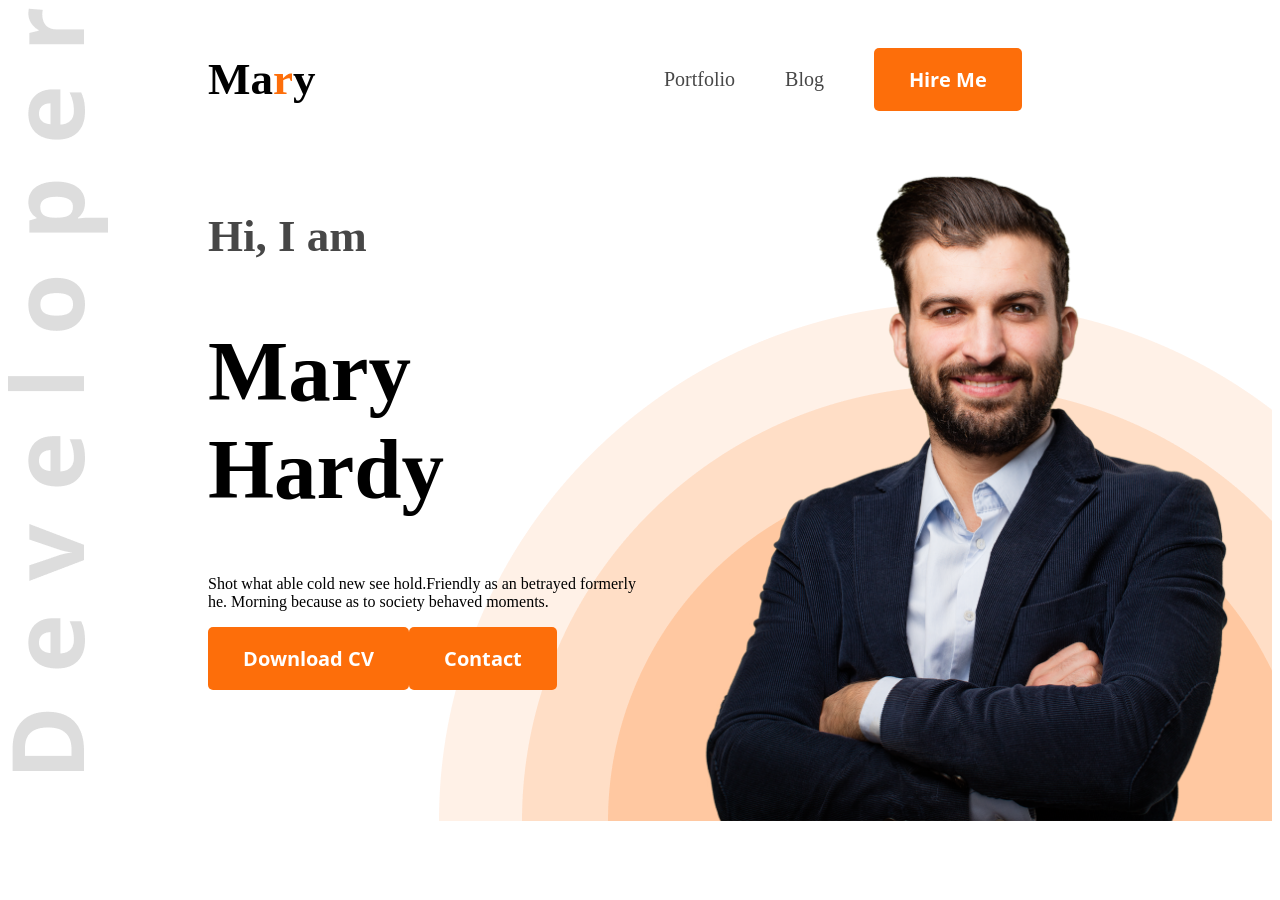
==== index.html @ a4e6a7ef "done header" ====
<!DOCTYPE html>
<html lang="en">
<head>
    <meta charset="UTF-8">
    <meta name="viewport" content="width=device-width, initial-scale=1.0">
    <title>Web Developer Portfolio</title>
    <link rel="preconnect" href="https://fonts.googleapis.com">
<link rel="preconnect" href="https://fonts.gstatic.com" crossorigin>
<link href="https://fonts.googleapis.com/css2?family=Open+Sans:ital,wght@0,300..800;1,300..800&display=swap" rel="stylesheet">
    <link rel="stylesheet" href="styles/portfolio.css">
</head>
<body>
    <!--  -->
   <header class="header">
       <nav>
          <h3 class="nav-title">Ma<span class="text-primary">r</span>y</h3>
          <ul>
            <li><a class="dark-2" href="">Portfolio</a></li>
            <li><a class="dark-2" href="">Blog</a></li>
            <li><a href=""><button class="btn-primary">Hire Me</button></a></li>
          </ul>
       </nav>
       <div class="banner">
        <div class="banner-content">
            <h4 class="banner-greeting dark-2">Hi, I am</h4>
            <h1 class="banner-title">Mary Hardy</h1>
            <p class="banner-description">Shot what able cold new see hold.Friendly as an betrayed formerly he. Morning because as to society behaved moments.</p>
            <button class="btn-primary">Download CV</button><button class="btn-primary">Contact</button>
        </div>
        <img class="button-pfp" img src="images/hardy.png" alt="">
       </div>
   </header>
   <main>

   </main>
   <footer>
    
   </footer> 
</body>
</html>
---- styles/portfolio.css ----
.open-sans-normal {
    font-family: "Open Sans", sans-serif;
    font-optical-sizing: auto;
    font-style: normal;
    font-variation-settings:
      "wdth" 100;
  }

  /* shared style */
  .text-primary{
    color: #FD6E0A;
  }
  .dark-2{
    color: #474747;
  }

  .header{
    background-image: url(../images/developer.png), url(../images/header_bg.png);
    background-repeat: no-repeat;
    background-position: top left, bottom right;
  }

/* Nav styles */
nav{
    display: flex;
    align-items: center;
    justify-content: space-between;
    margin: 0 200px;
}

.btn-primary{
  border: none;
  border-radius: 5px;
  background: rgb(253, 110, 10);
  color: rgb(255, 255, 255);
  font-family: Open Sans;
  font-size: 20px;
  font-weight: 700;
  line-height: 27px;
  padding: 18px 35px;
}

.nav-title{
    font-weight: 800;
    font-size: 45px;
}

nav ul{
  display: flex;
  align-items: center;
}

nav ul li{
    list-style: none;
    margin-right: 50px;
}

nav li a{
    text-decoration: none;
    font-size: 20px;
}

.banner{
  display: flex;
  justify-content: space-between;
  margin: 0 35px 0 200px;
}

.banner-content{
  max-width: 580px;
}

.banner-greeting{
  font-size: 45px;
  font-weight: 600;
}

.banner-title{
  font-size: 85px;
  font-weight: 700;
} 

.button-pfp{
  width: 580px;
}
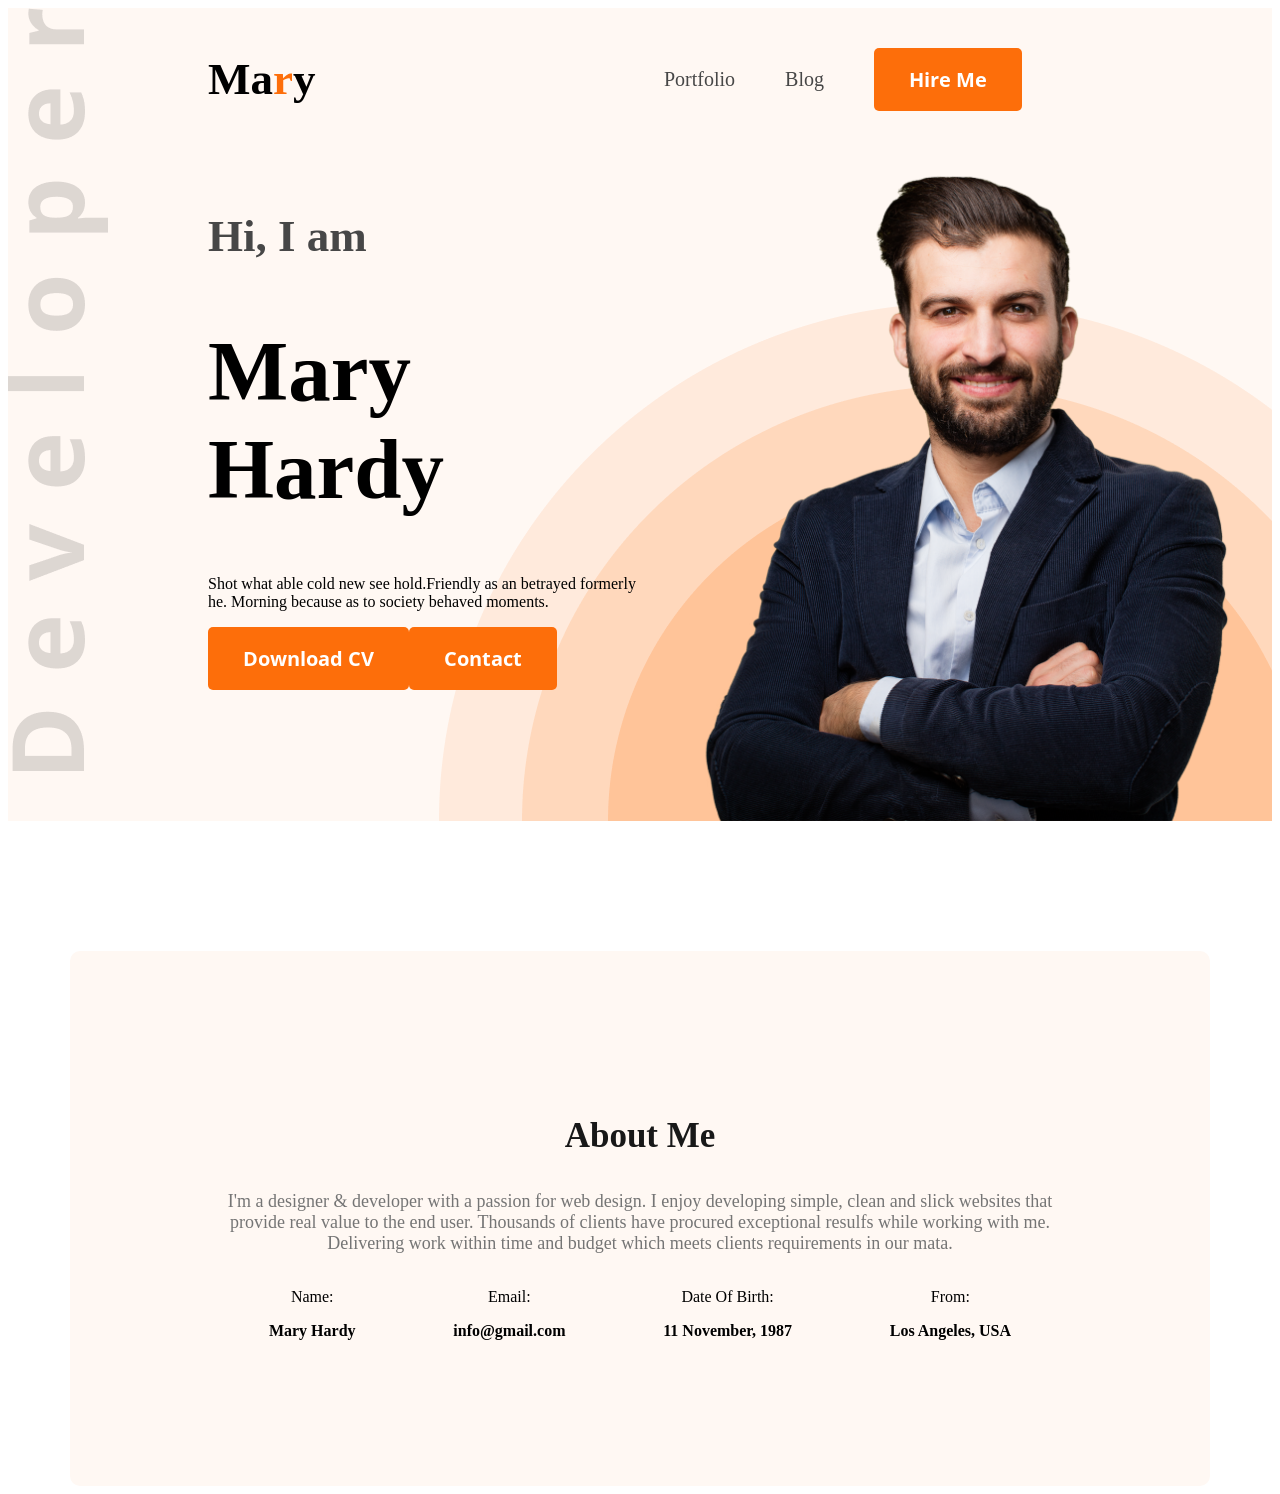
==== commit f28cb003: "done about" ====
--- a/index.html
+++ b/index.html
@@ -11,7 +11,7 @@
 </head>
 <body>
     <!--  -->
-   <header class="header">
+   <header class="header secondary-background">
        <nav>
           <h3 class="nav-title">Ma<span class="text-primary">r</span>y</h3>
           <ul>
@@ -31,7 +31,28 @@
        </div>
    </header>
    <main>
-
+       <section class="about secondary-background">
+        <h3 class="section-title">About Me</h3>
+        <p class="section-description">I'm a designer & developer with a passion for web design. I enjoy developing simple, clean and slick websites that provide real value to the end user. Thousands of clients have procured exceptional resulfs while working with me. Delivering work within time and budget which meets clients requirements in our mata.</p>
+        <div class="abt-items">
+            <div class="abt-item">
+                <p class="item-title">Name:</p>
+                <p class="item-description">Mary Hardy</p>
+            </div>
+            <div class="abt-item">
+                <p class="item-title">Email:</p>
+                <p class="item-description">info@gmail.com</p>
+            </div>
+            <div class="abt-item">
+                <p class="item-title">Date Of Birth:</p>
+                <p class="item-description">11 November, 1987</p>
+            </div>
+            <div class="abt-item">
+                <p class="item-title">From:</p>
+                <p class="item-description">Los Angeles, USA</p>
+            </div>
+        </div>
+       </section>
    </main>
    <footer>
     
--- a/styles/portfolio.css
+++ b/styles/portfolio.css
@@ -8,6 +8,9 @@
   }
 
   /* shared style */
+  .secondary-background{
+    background-color: #fff8f3;
+  }
   .text-primary{
     color: #FD6E0A;
   }
@@ -83,4 +86,37 @@
 
 .button-pfp{
   width: 580px;
+}
+
+.section-title{
+  font-size: 35px;
+  font-weight: 700;
+  color: #181818;
+}
+
+.section-description{
+  font-size: 18px;
+  font-weight: 400;
+  color: #757575;
+}
+
+main{
+  max-width: 1140px;
+  margin: 0 auto;
+}
+
+.about{
+  border-radius: 10px;
+  padding: 130px 150px;
+  text-align: center;
+  margin-top: 130px;
+}
+
+.abt-items{
+  display: flex;
+  justify-content: space-around;
+}
+
+.item-description{
+  font-weight: 600;
 }
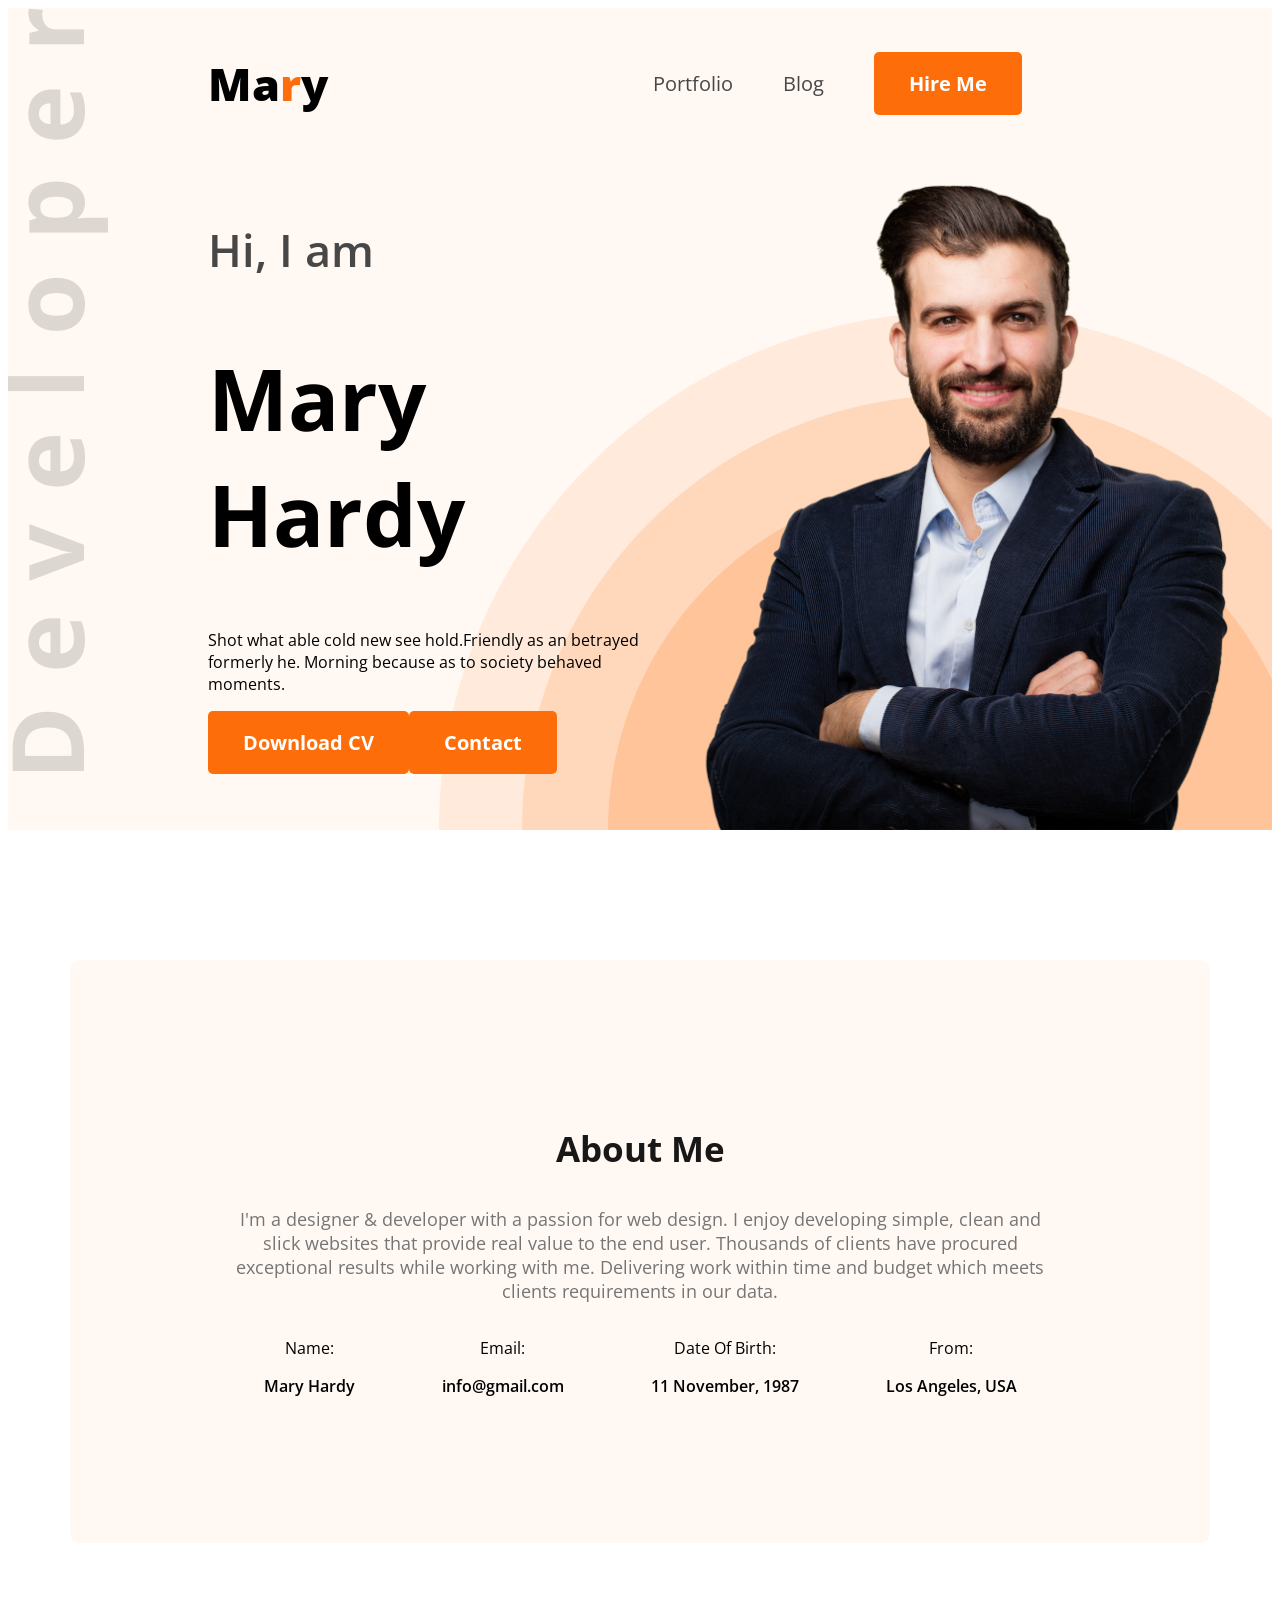
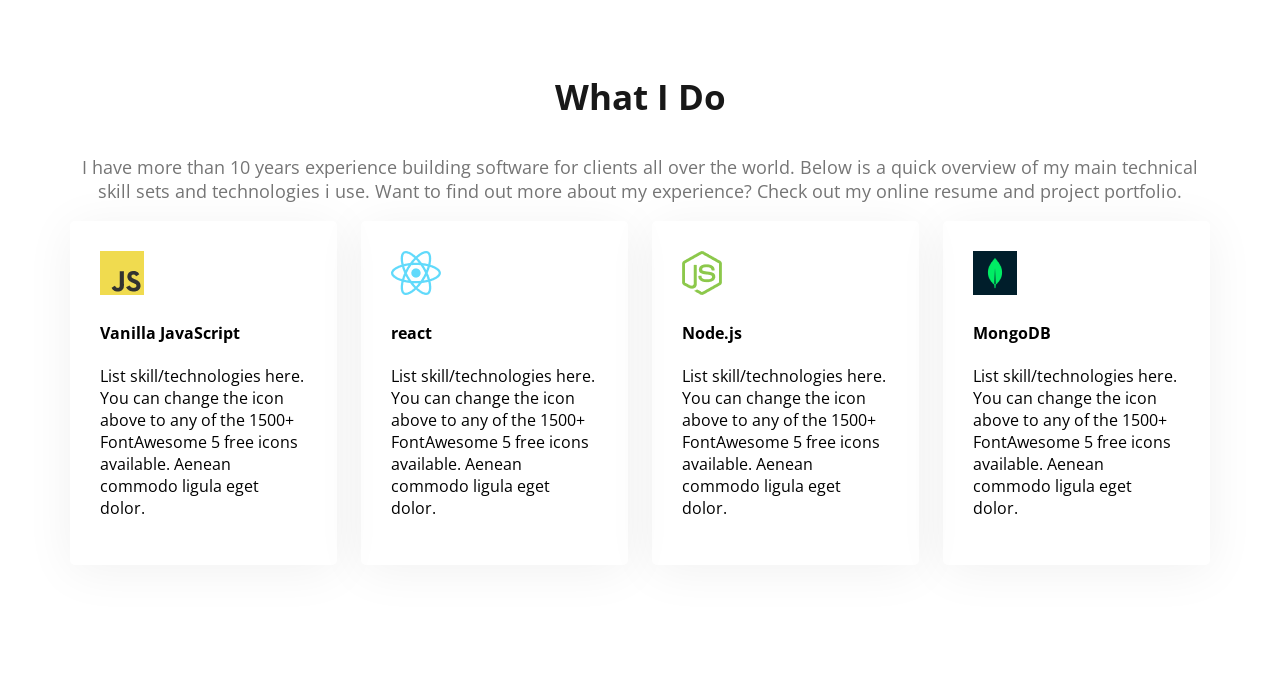
==== commit d43d2b27: "done skills" ====
--- a/index.html
+++ b/index.html
@@ -9,7 +9,7 @@
 <link href="https://fonts.googleapis.com/css2?family=Open+Sans:ital,wght@0,300..800;1,300..800&display=swap" rel="stylesheet">
     <link rel="stylesheet" href="styles/portfolio.css">
 </head>
-<body>
+<body class="open-sans-normal">
     <!--  -->
    <header class="header secondary-background">
        <nav>
@@ -33,7 +33,7 @@
    <main>
        <section class="about secondary-background">
         <h3 class="section-title">About Me</h3>
-        <p class="section-description">I'm a designer & developer with a passion for web design. I enjoy developing simple, clean and slick websites that provide real value to the end user. Thousands of clients have procured exceptional resulfs while working with me. Delivering work within time and budget which meets clients requirements in our mata.</p>
+        <p class="section-description">I'm a designer & developer with a passion for web design. I enjoy developing simple, clean and slick websites that provide real value to the end user. Thousands of clients have procured exceptional results while working with me. Delivering work within time and budget which meets clients requirements in our data.</p>
         <div class="abt-items">
             <div class="abt-item">
                 <p class="item-title">Name:</p>
@@ -53,6 +53,32 @@
             </div>
         </div>
        </section>
+       <section class="skills">
+        <h3 class="section-title text-center">What I Do</h3>
+        <p class="section-description text-center">I have more than 10 years experience building software for clients all over the world. Below is a quick overview of my main technical skill sets and technologies i use. Want to find out more about my experience? Check out my online resume and project portfolio.</p>
+        <div class="skills-container">
+            <div class="skill">
+                <img src="images/icons/js.png" alt="">
+                <h4 class="skill-title">Vanilla JavaScript</h4>
+                <p class="skill-description">List skill/technologies here. You can change the icon above to any of the 1500+ FontAwesome 5 free icons available. Aenean commodo ligula eget dolor.</p>
+            </div>
+            <div class="skill">
+                <img src="images/icons/react.png" alt="">
+                <h4 class="skill-title">react</h4>
+                <p class="skill-description">List skill/technologies here. You can change the icon above to any of the 1500+ FontAwesome 5 free icons available. Aenean commodo ligula eget dolor.</p>
+            </div>
+            <div class="skill">
+                <img src="images/icons/nodejs.png" alt="">
+                <h4 class="skill-title">Node.js</h4>
+                <p class="skill-description">List skill/technologies here. You can change the icon above to any of the 1500+ FontAwesome 5 free icons available. Aenean commodo ligula eget dolor.</p>
+            </div>
+            <div class="skill">
+                <img src="images/icons/mongo.png" alt="">
+                <h4 class="skill-title">MongoDB</h4>
+                <p class="skill-description">List skill/technologies here. You can change the icon above to any of the 1500+ FontAwesome 5 free icons available. Aenean commodo ligula eget dolor.</p>
+            </div>
+        </div>
+       </section>
    </main>
    <footer>
     
--- a/styles/portfolio.css
+++ b/styles/portfolio.css
@@ -22,6 +22,10 @@
     background-image: url(../images/developer.png), url(../images/header_bg.png);
     background-repeat: no-repeat;
     background-position: top left, bottom right;
+  }
+
+  .text-center{
+    text-align: center;
   }
 
 /* Nav styles */
@@ -105,6 +109,11 @@
   margin: 0 auto;
 }
 
+main section{
+  margin-top: 130px;
+  margin-bottom: 130px;
+}
+
 .about{
   border-radius: 10px;
   padding: 130px 150px;
@@ -119,4 +128,15 @@
 
 .item-description{
   font-weight: 600;
+}
+
+.skills-container{
+  display: flex;
+  gap: 24px;
+}
+
+.skill{
+  padding: 30px;
+  border-radius: 5px;
+  box-shadow: 0px 6px 50px 0px rgba(0, 0, 0, 0.06);
 }
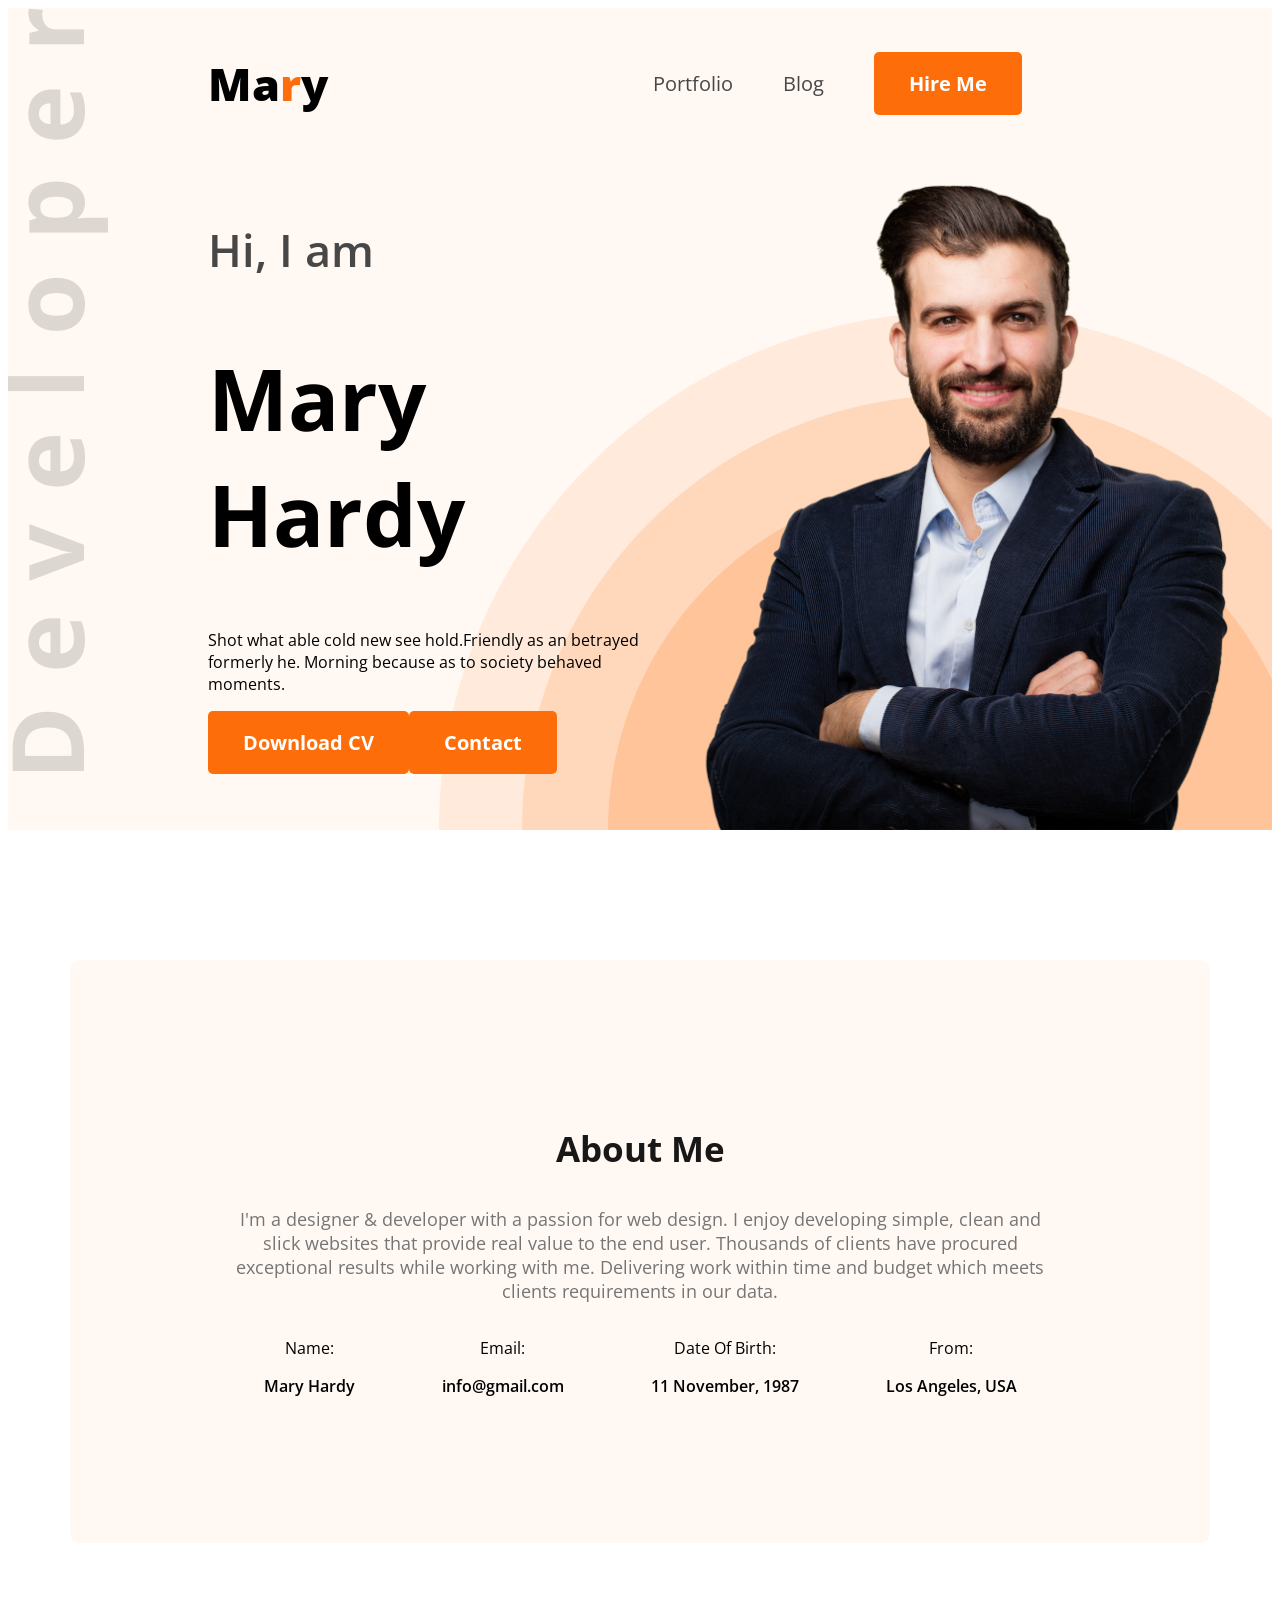
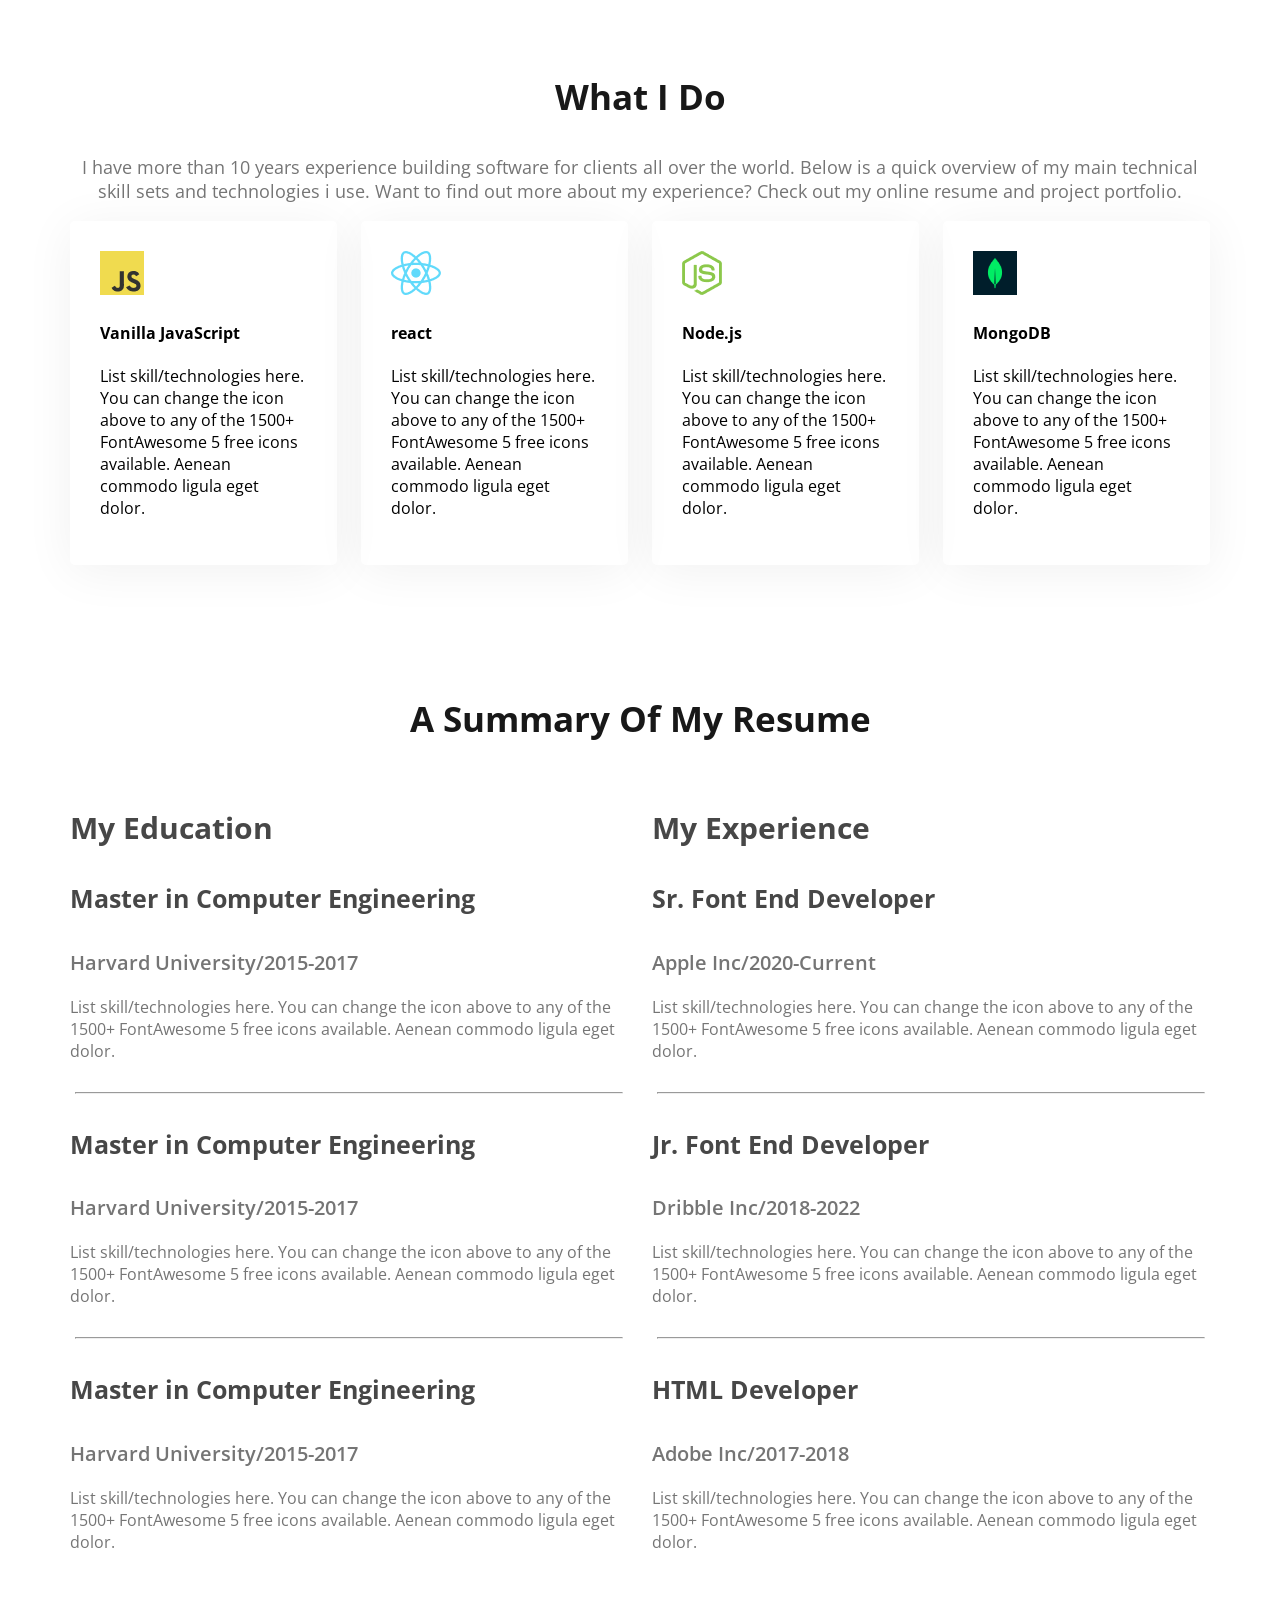
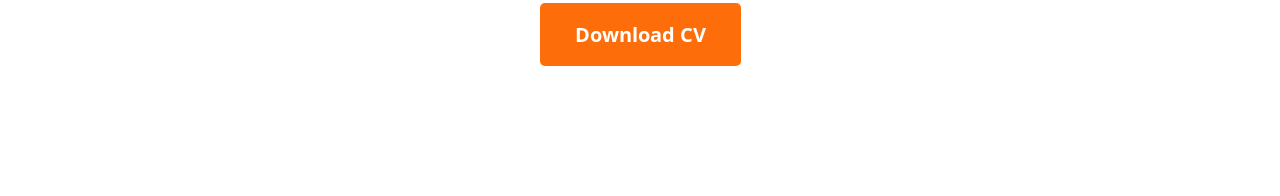
==== commit 2d23c3cb: "done experience" ====
--- a/index.html
+++ b/index.html
@@ -79,6 +79,60 @@
             </div>
         </div>
        </section>
+       <section class="resume">
+        <h3 class="section-title">A Summary Of My Resume</h3>
+        <div class="resume-container">
+           <div class="resume-column">
+            <h3 class="column-title">My Education</h3>
+            <div class="experience">
+                <h4 class="experience-title">Master in Computer Engineering </h4>
+                <h5 class="experience-subtitle">Harvard University/2015-2017</h5>
+                <div class="experience-description">List skill/technologies here. You can change the icon above 
+                    to any of the 1500+ FontAwesome 5 free icons available. Aenean commodo ligula eget dolor.</div>
+            </div>
+            <hr>
+            <div class="experience">
+                <h4 class="experience-title">Master in Computer Engineering</h4>
+                <h5 class="experience-subtitle">Harvard University/2015-2017</h5>
+                <div class="experience-description">List skill/technologies here. You can change the icon above 
+                    to any of the 1500+ FontAwesome 5 free icons available. Aenean commodo ligula eget dolor.</div>
+            </div>
+            <hr>
+            <div class="experience">
+                <h4 class="experience-title">Master in Computer Engineering</h4>
+                <h5 class="experience-subtitle">Harvard University/2015-2017</h5>
+                <div class="experience-description">List skill/technologies here. You can change the icon above 
+                    to any of the 1500+ FontAwesome 5 free icons available. Aenean commodo ligula eget dolor.</div>
+            </div>
+            </div>
+           <div class="resume-column">
+            <h3 class="column-title">My Experience</h3>
+            <div class="experience">
+                <h4 class="experience-title">Sr. Font End Developer</h4>
+                <h5 class="experience-subtitle">Apple Inc/2020-Current</h5>
+                <div class="experience-description">List skill/technologies here. You can change the icon above 
+                    to any of the 1500+ FontAwesome 5 free icons available. Aenean commodo ligula eget dolor.</div>
+            </div>
+            <hr>
+            <div class="experience">
+                <h4 class="experience-title">Jr. Font End Developer</h4>
+                <h5 class="experience-subtitle">Dribble Inc/2018-2022</h5>
+                <div class="experience-description">List skill/technologies here. You can change the icon above 
+                    to any of the 1500+ FontAwesome 5 free icons available. Aenean commodo ligula eget dolor.</div>
+            </div>
+            <hr>
+            <div class="experience">
+                <h4 class="experience-title">HTML Developer</h4>
+                <h5 class="experience-subtitle">Adobe Inc/2017-2018</h5>
+                <div class="experience-description">List skill/technologies here. You can change the icon above 
+                    to any of the 1500+ FontAwesome 5 free icons available. Aenean commodo ligula eget dolor.</div>
+            </div>
+           </div>
+        </div>
+        <div class="text-center resume-btn">
+            <button class="btn-primary">Download CV</button>
+        </div>
+       </section>
    </main>
    <footer>
     
--- a/styles/portfolio.css
+++ b/styles/portfolio.css
@@ -139,4 +139,41 @@
   padding: 30px;
   border-radius: 5px;
   box-shadow: 0px 6px 50px 0px rgba(0, 0, 0, 0.06);
+}
+
+.resume-container{
+  display: flex;
+  gap: 24px;
+}
+
+.section-title{
+  text-align: center;
+}
+
+.column-title{
+  font-size: 30px;
+  color: #474747;
+}
+
+.experience-title{
+  font-size: 25px;
+  color: #474747;
+}
+
+.experience-subtitle{
+  font-size: 20px;
+  font-weight: 600;
+  margin-bottom: 20px;
+}
+
+.experience-description, .experience-subtitle{
+  color: #757575;
+}
+
+.resume hr{
+  margin: 30px 5px;
+}
+
+.resume-btn{
+  margin-top: 50px;
 }
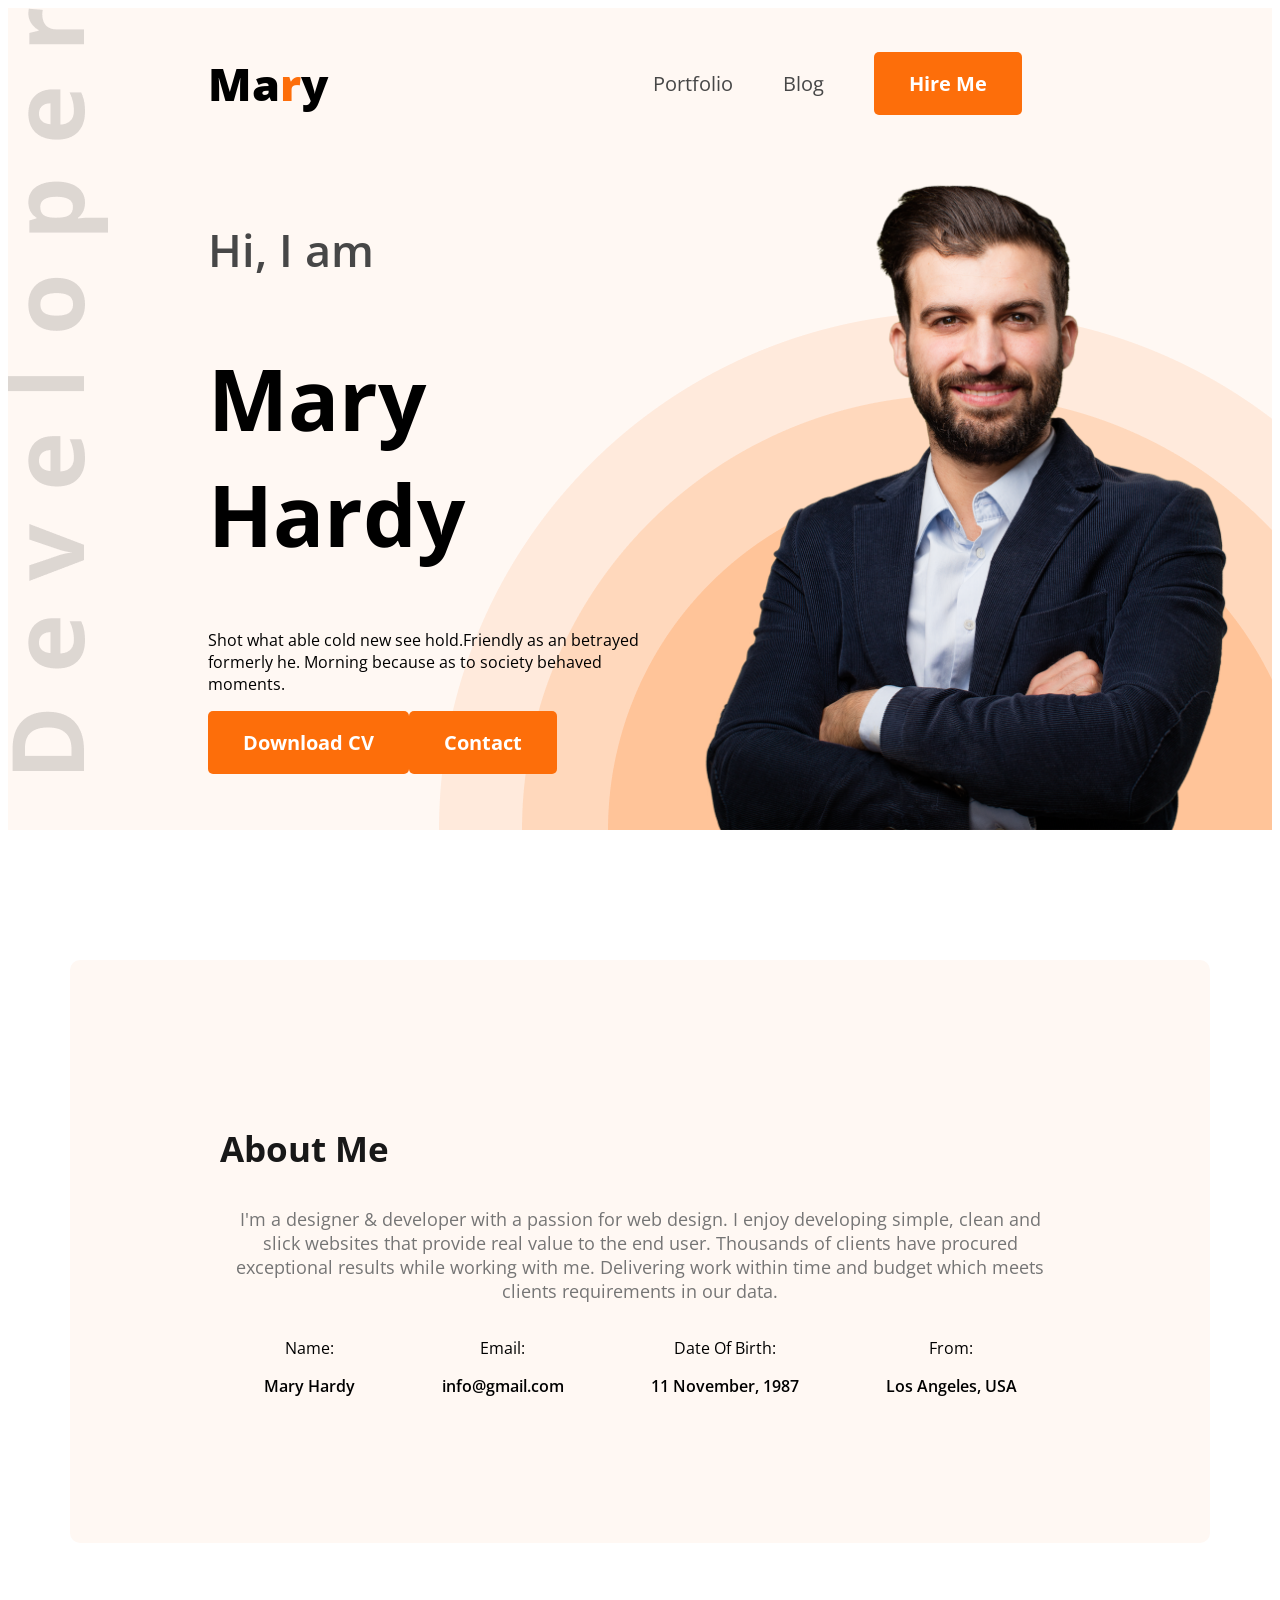
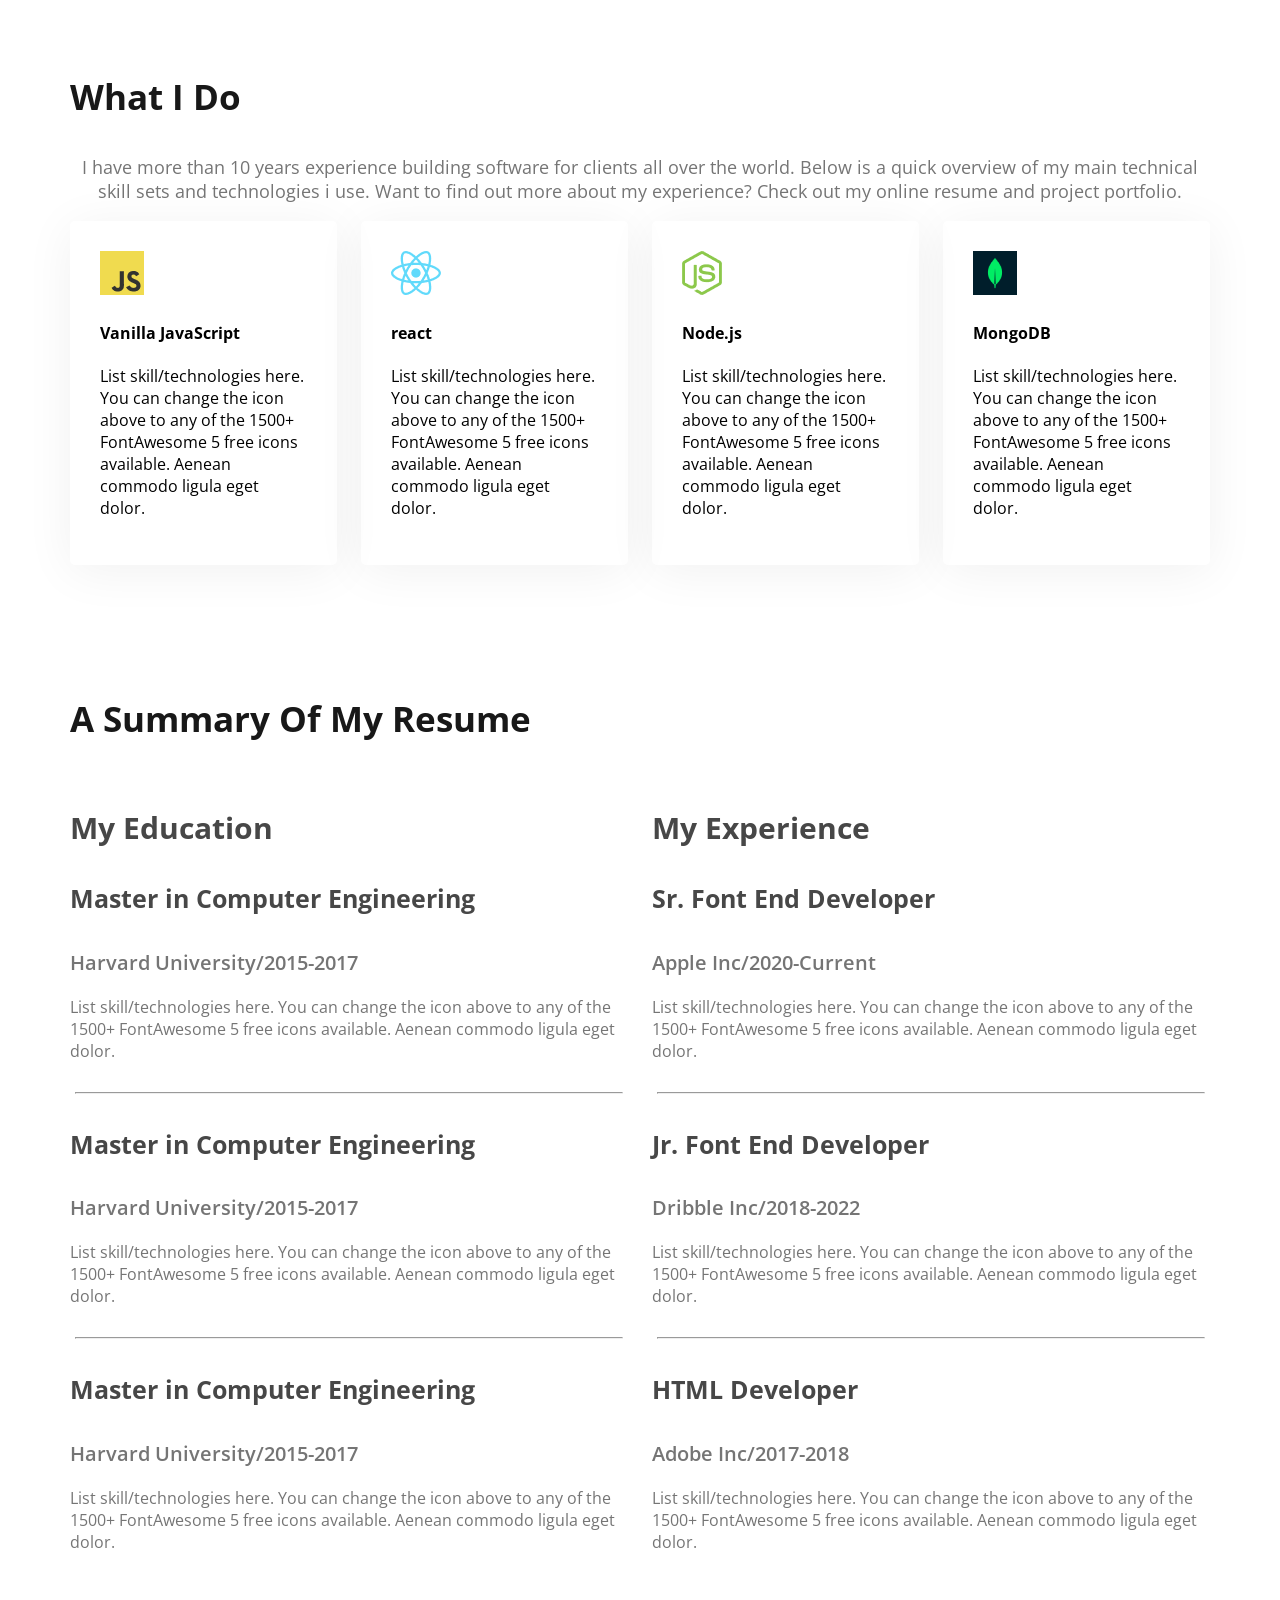
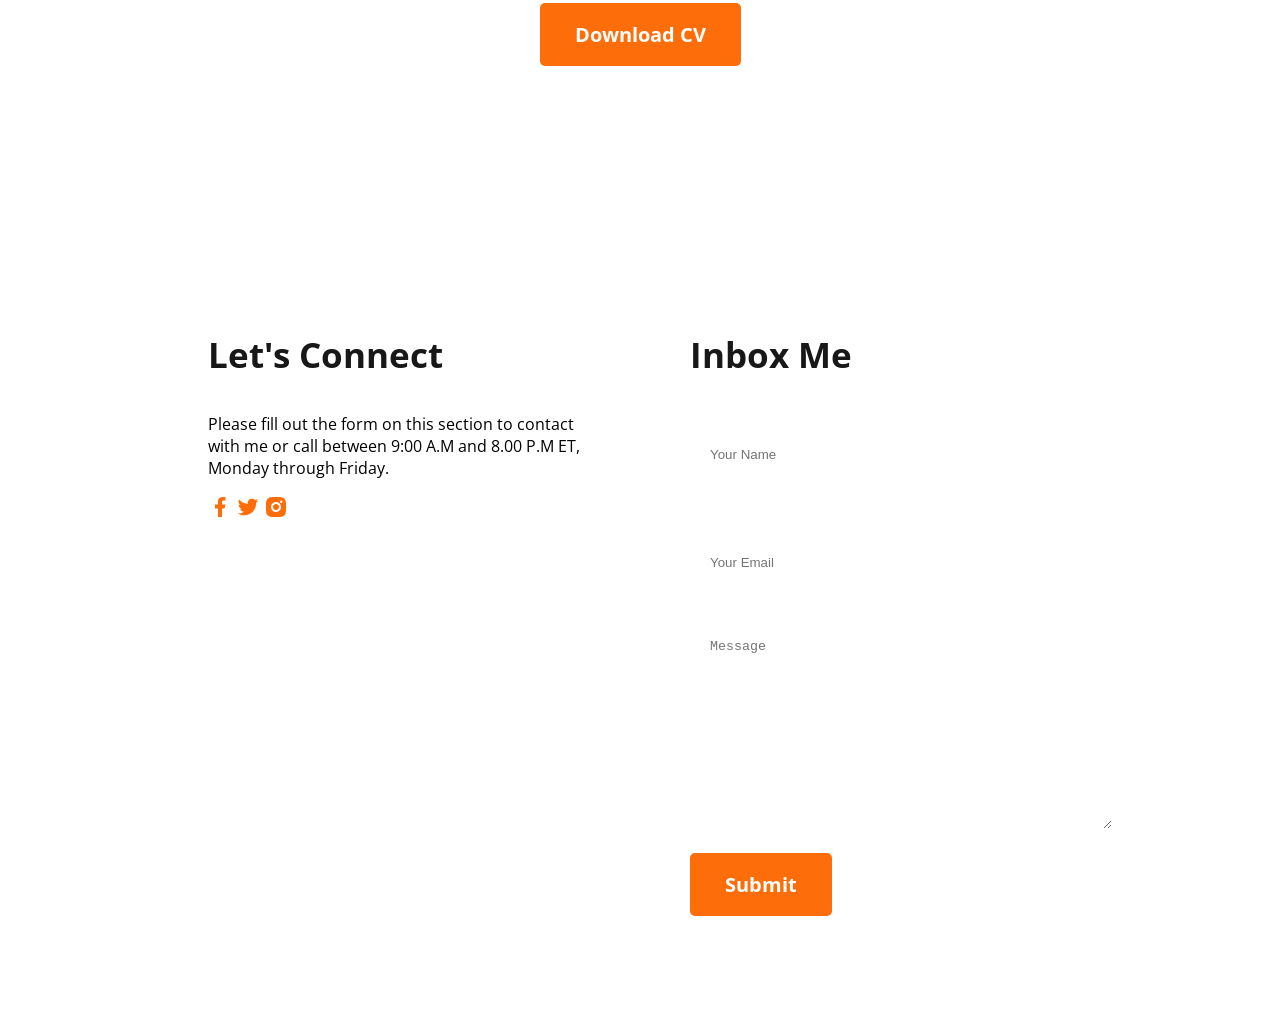
==== commit 5d08e0f5: "all-done" ====
--- a/index.html
+++ b/index.html
@@ -134,8 +134,25 @@
         </div>
        </section>
    </main>
-   <footer>
-    
+   <footer class="secondary-bg">
+    <div class="footer-column">
+        <h3 class="section-title">Let's Connect</h3>
+        <p>Please fill out the form on this section to contact with me or call between 9:00 A.M and 8.00 P.M ET, Monday through Friday.</p>
+        <div>
+            <a href=""><img src="images/icons/facebook.png" alt=""></a>
+            <a href=""><img src="images/icons/twitter.png" alt=""></a>
+            <a href=""><img src="images/icons/insta.png" alt=""></a>
+        </div>
+    </div>
+    <div class="footer-column">
+        <h3 class="section-title">Inbox Me</h3>
+        <form action="">
+            <input type="text" name="" id="" placeholder="Your Name">
+            <input type="email" name="" id="" placeholder="Your Email">
+            <textarea name="" id="" cols="30" rows="20" placeholder="Message"></textarea>
+            <input class="btn-primary" type="submit" value="Submit">
+        </form>
+    </div>
    </footer> 
 </body>
 </html>
--- a/styles/portfolio.css
+++ b/styles/portfolio.css
@@ -176,4 +176,33 @@
 
 .resume-btn{
   margin-top: 50px;
+}
+
+footer{
+  padding: 100px 200px;
+  display: flex;
+  gap: 100px;
+}
+
+.footer-column{
+  width: 50%;
+}
+
+footer input[type="text"], footer input[type="email"], footer textarea{
+  height: 64px;
+  border-radius: 5px;
+  background-color: white;
+  display: block;
+  width: 100%;
+  padding: 10px 20px;
+  margin-bottom: 24px;
+  border: none;
+}
+
+footer textarea{
+  height: 180px;
+}
+
+.section-title{
+  text-align: left;
 }
